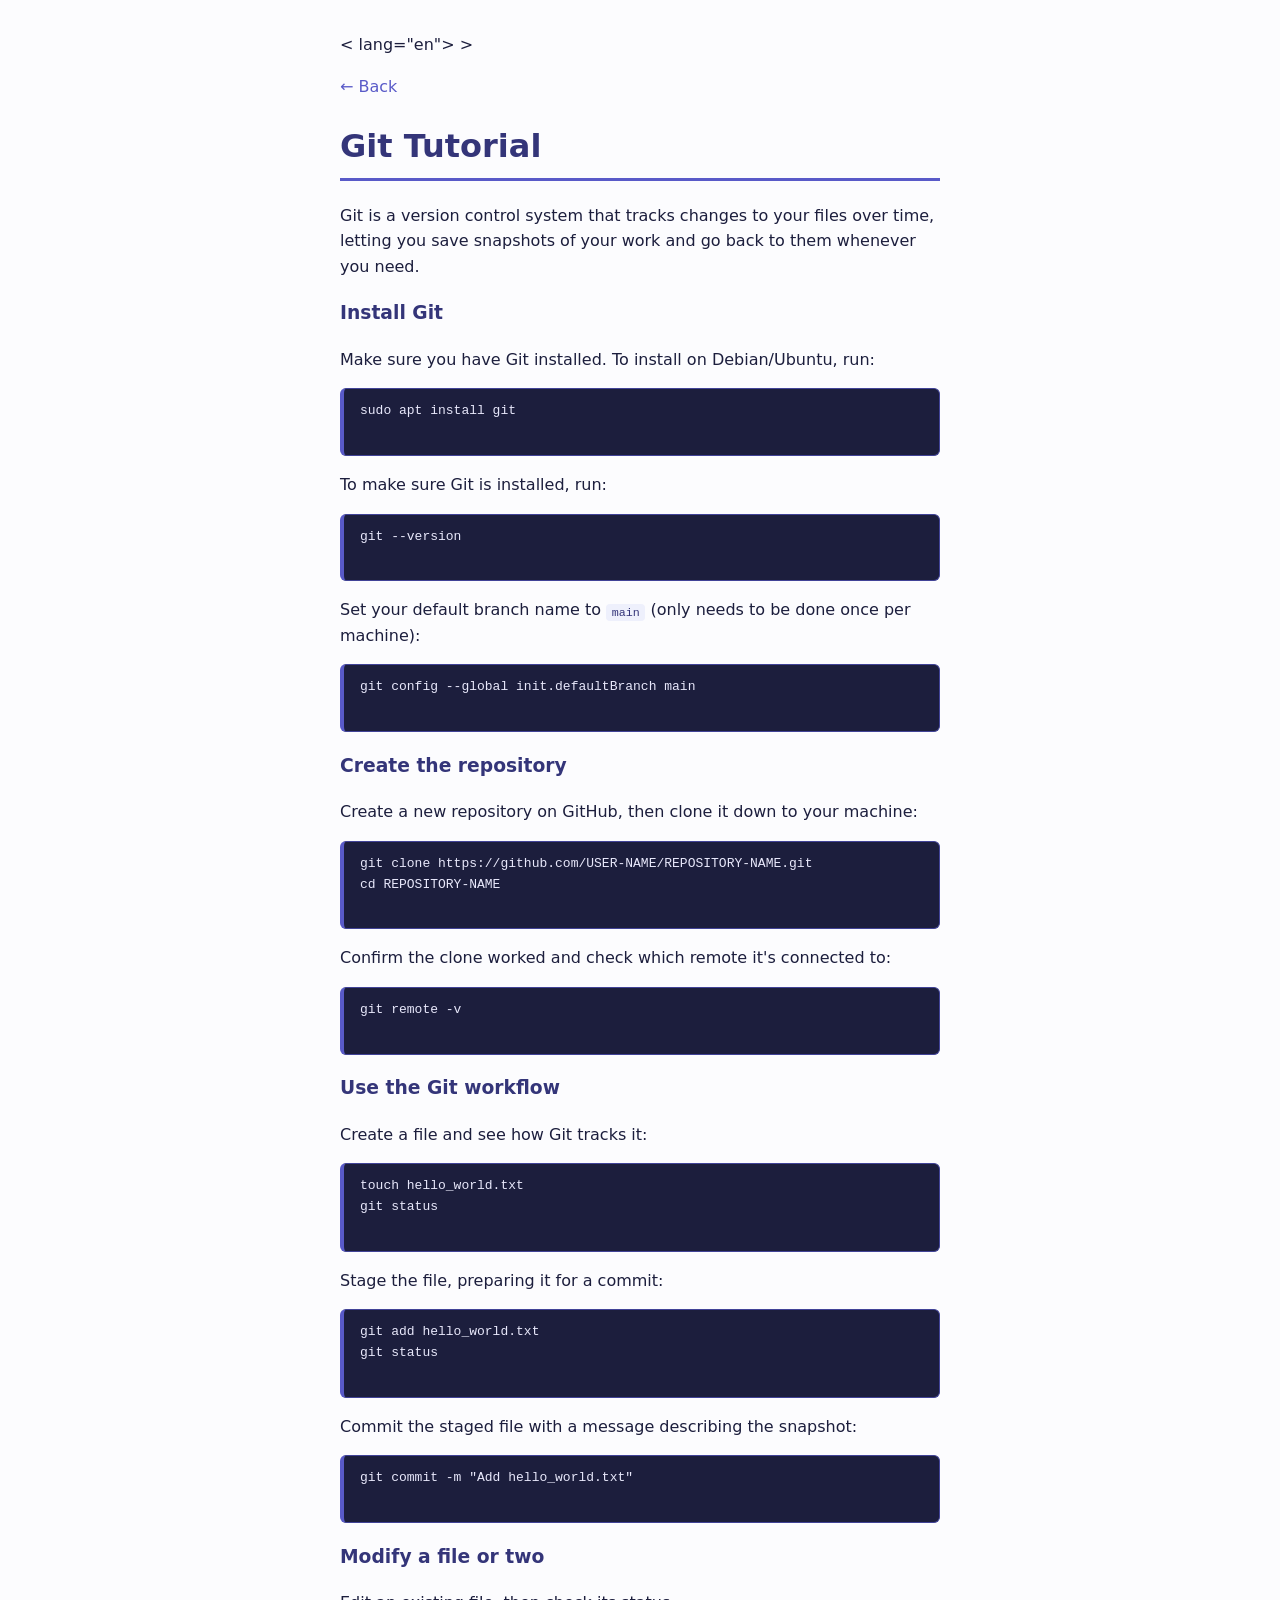
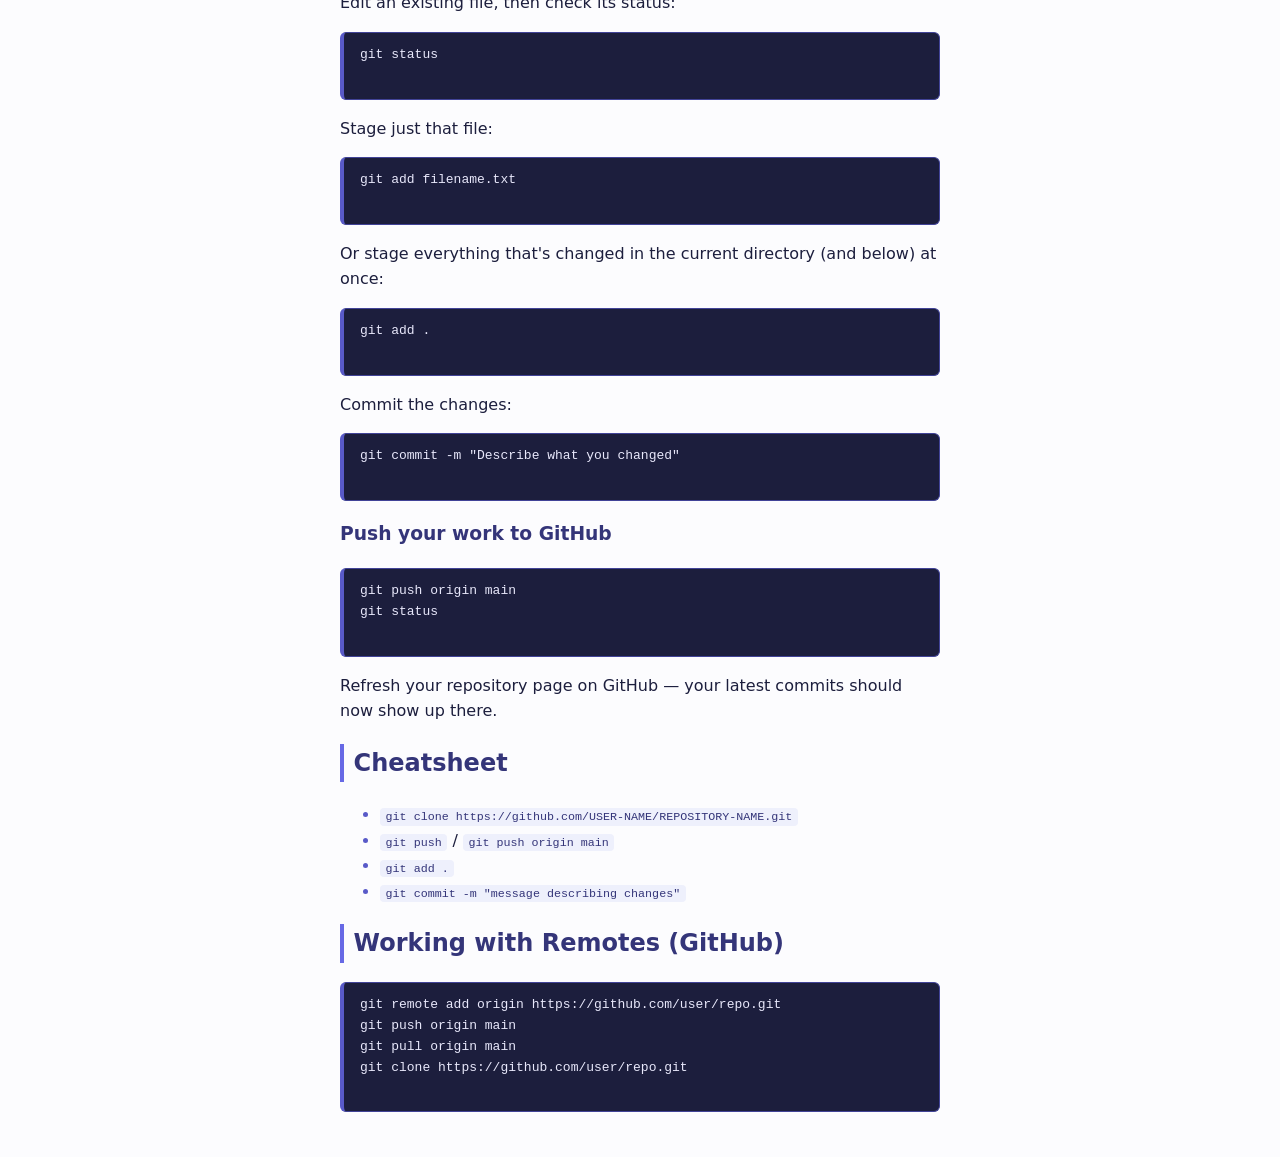
==== html/git.html @ 8a6a610f "init" ====
<!DOCTYPE html>
< lang="en">
<head>
  <meta charset="UTF-8">
  <meta name="viewport" content="width=device-width, initial-scale=1.0">
  <title>Git Tutorial</title>
  <link rel="stylesheet" href="../css/style.css">
</head>
>

  <p><a href="../index.html">&larr; Back</a></p>

  <h1>Git Tutorial</h1>
  <p>Git is a version control system that tracks changes to your files over time, letting you save snapshots of your work and go back to them whenever you need.</p>

  <h3>Install Git</h3>
  <p>Make sure you have Git installed. To install on Debian/Ubuntu, run:</p>

  <pre>
sudo apt install git
  </pre>

  <p>To make sure Git is installed, run:</p>
  <pre>
git --version
  </pre>
  <p>Set your default branch name to <code>main</code> (only needs to be done once per machine):</p>
  <pre>
git config --global init.defaultBranch main
  </pre>

  <h3>Create the repository</h3>
  <p>Create a new repository on GitHub, then clone it down to your machine:</p>
  <pre>
git clone https://github.com/USER-NAME/REPOSITORY-NAME.git
cd REPOSITORY-NAME
  </pre>
  <p>Confirm the clone worked and check which remote it's connected to:</p>
  <pre>
git remote -v
  </pre>

  <h3>Use the Git workflow</h3>
  <p>Create a file and see how Git tracks it:</p>
  <pre>
touch hello_world.txt
git status
  </pre>
  <p>Stage the file, preparing it for a commit:</p>
  <pre>
git add hello_world.txt
git status
  </pre>
  <p>Commit the staged file with a message describing the snapshot:</p>
  <pre>
git commit -m "Add hello_world.txt"
  </pre>

  <h3>Modify a file or two</h3>
  <p>Edit an existing file, then check its status:</p>
  <pre>
git status
  </pre>
  <p>Stage just that file:</p>
  <pre>
git add filename.txt
  </pre>
  <p>Or stage everything that's changed in the current directory (and below) at once:</p>
  <pre>
git add .
  </pre>
  <p>Commit the changes:</p>
  <pre>
git commit -m "Describe what you changed"
  </pre>

  <h3>Push your work to GitHub</h3>
  <pre>
git push origin main
git status
  </pre>
  <p>Refresh your repository page on GitHub — your latest commits should now show up there.</p>

  <h2>Cheatsheet</h2>
  <ul>
    <li><code>git clone https://github.com/USER-NAME/REPOSITORY-NAME.git</code></li>
    <li><code>git push</code> / <code>git push origin main</code></li>
    <li><code>git add .</code></li>
    <li><code>git commit -m "message describing changes"</code></li>
  </ul>

  <h2>Working with Remotes (GitHub)</h2>
  <pre>
git remote add origin https://github.com/user/repo.git
git push origin main
git pull origin main
git clone https://github.com/user/repo.git
  </pre>

</body>
</html>
---- css/style.css ----
:root {
  --primary: #595ac8;
  --primary-dark: #414397;
  --primary-darkest: #343579;
  --primary-light: #6769e5;
  --primary-tint: #eef0fc;
  --ink: #1c1e3d;
}

body {
  max-width: 600px;
  margin: 0 auto;
  padding: 2rem 1.5rem;
  font-family: system-ui, -apple-system, "Segoe UI", sans-serif;
  line-height: 1.6;
  color: var(--ink);
  background: #fcfcfe;
}

h1, h2, h3 {
  color: var(--primary-darkest);
}

h1 {
  border-bottom: 3px solid var(--primary);
  padding-bottom: 0.4rem;
}

h2 {
  border-left: 4px solid var(--primary-light);
  padding-left: 0.6rem;
}

a {
  color: var(--primary);
  text-decoration: none;
}

a:hover {
  color: var(--primary-dark);
  text-decoration: underline;
}

code {
  background: var(--primary-tint);
  color: var(--primary-darkest);
  border-radius: 4px;
  padding: 0.1rem 0.35rem;
  font-size: 0.9em;
}

pre {
  background: var(--ink);
  color: #e8e8fb;
  border: 1px solid var(--primary-dark);
  border-left: 4px solid var(--primary);
  border-radius: 6px;
  padding: 0.75rem 1rem;
  overflow-x: auto;
}

pre code {
  background: none;
  color: inherit;
  padding: 0;
}

li::marker {
  color: var(--primary);
}
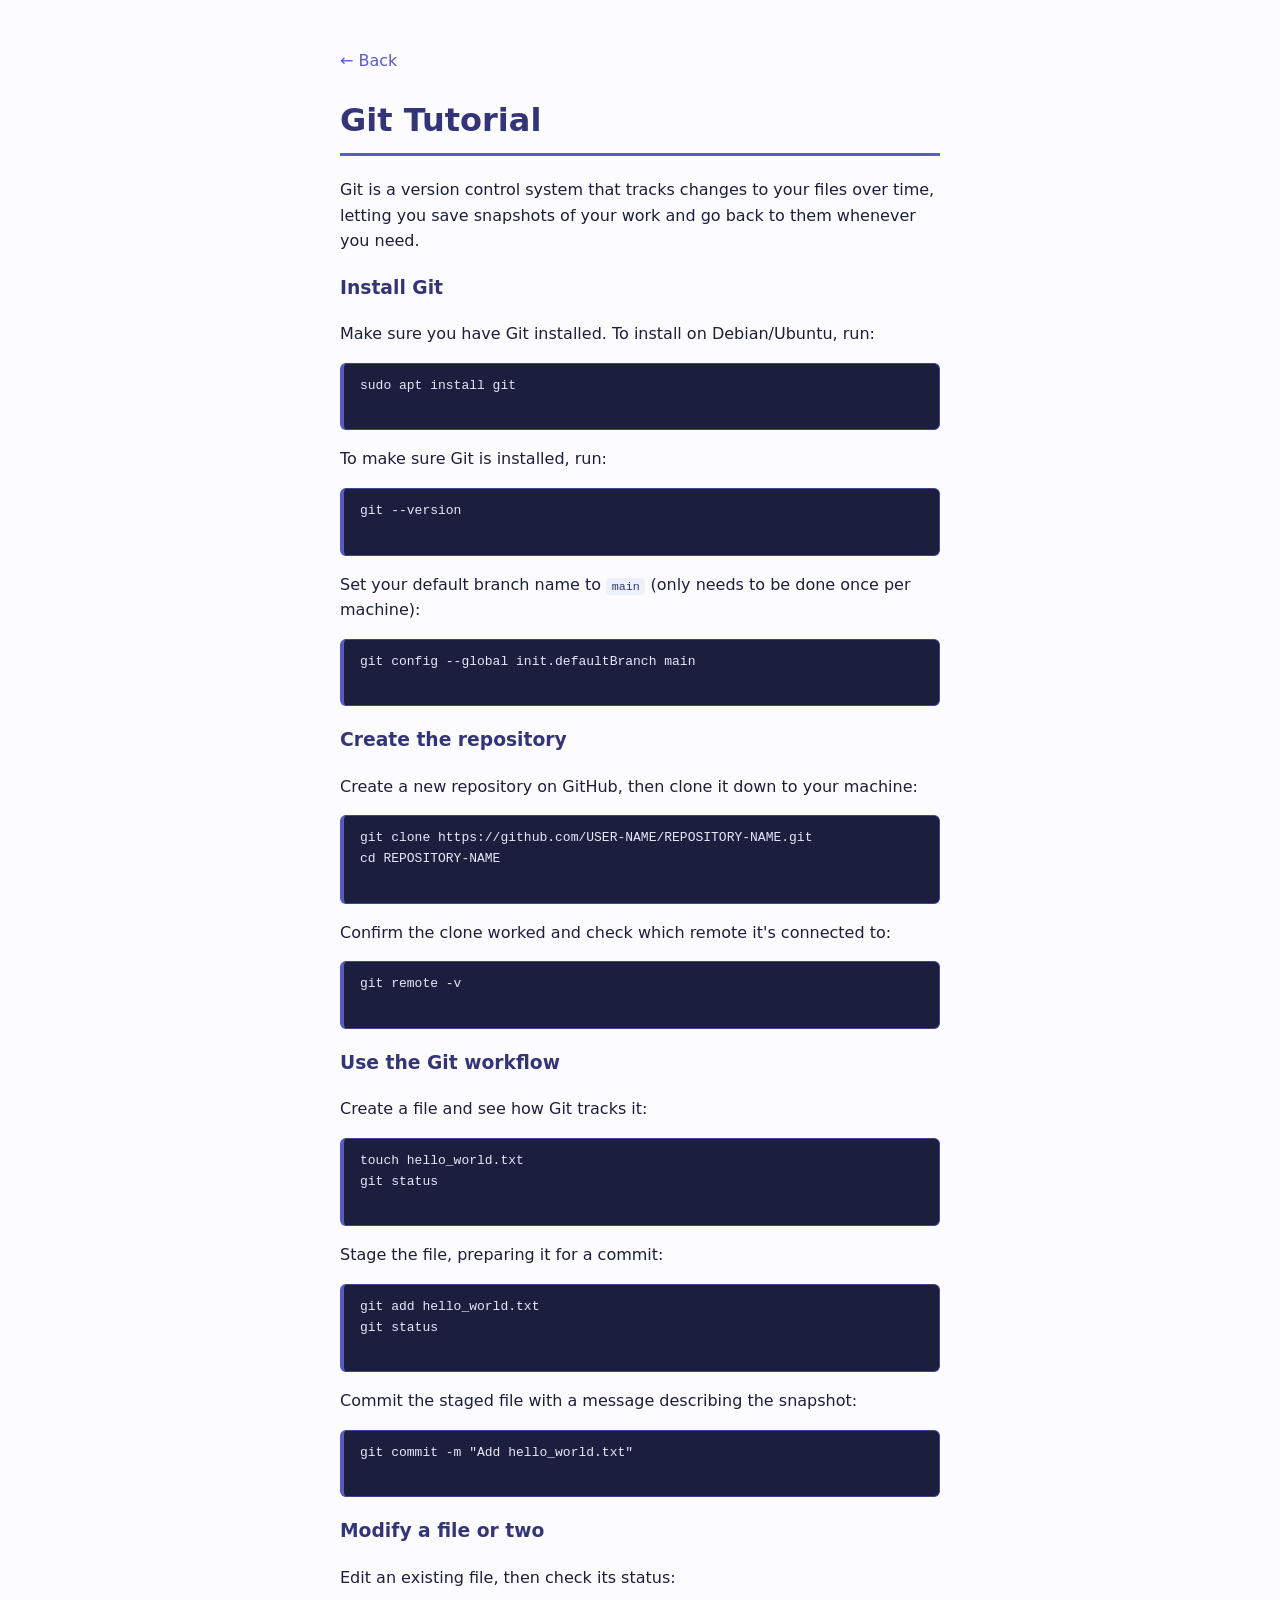
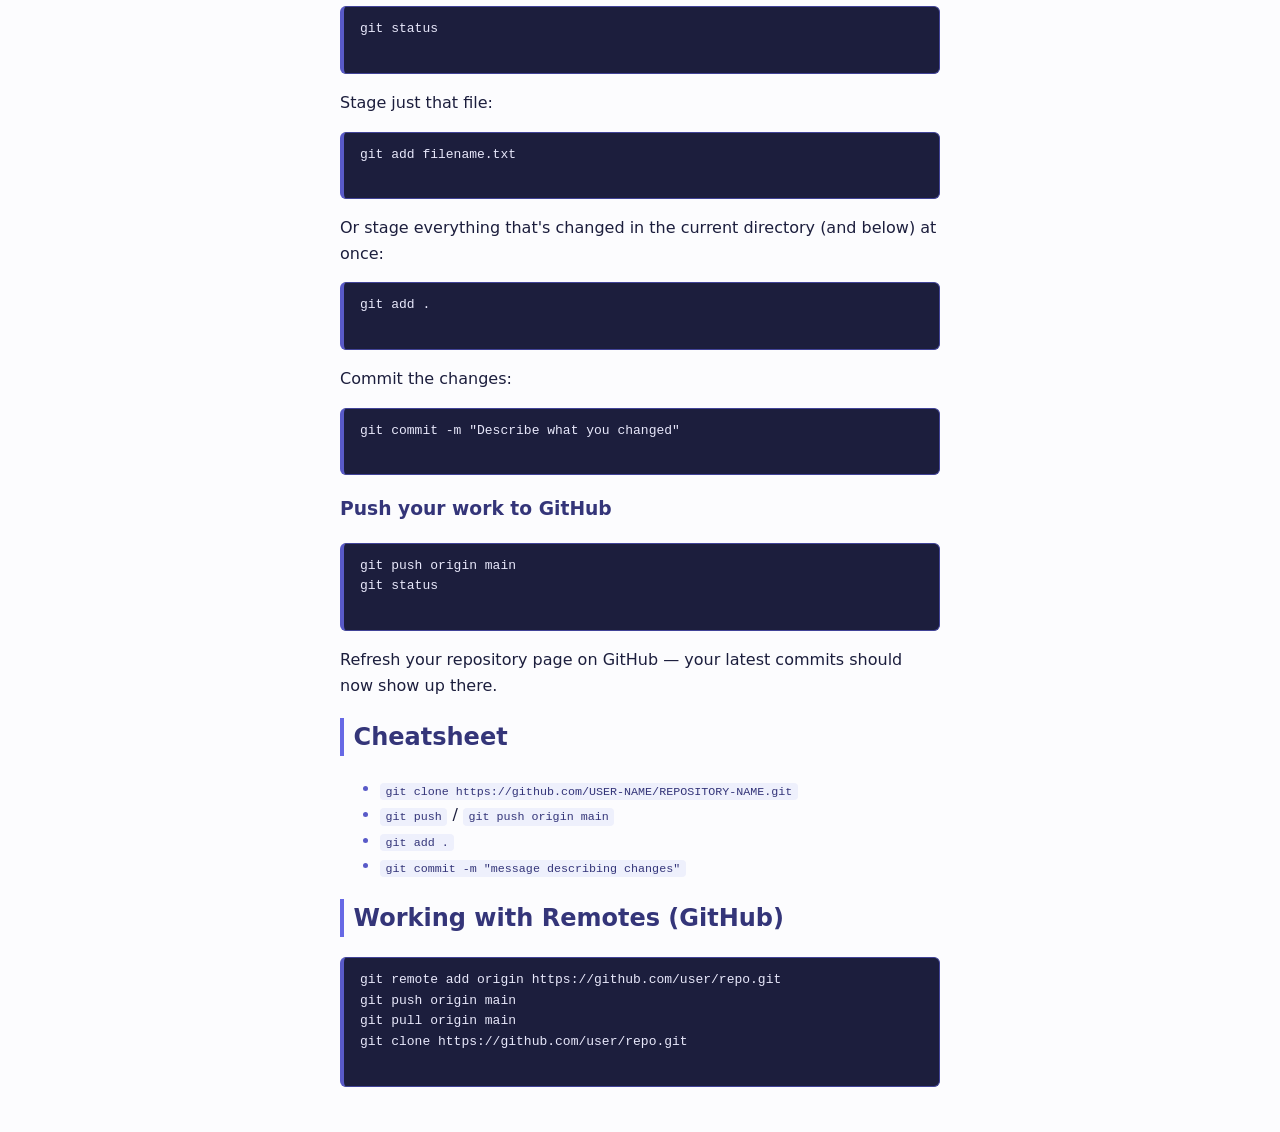
==== commit a3aaaa6b: "update git tutorial section" ====
--- a/html/git.html
+++ b/html/git.html
@@ -1,12 +1,11 @@
 <!DOCTYPE html>
-< lang="en">
 <head>
   <meta charset="UTF-8">
   <meta name="viewport" content="width=device-width, initial-scale=1.0">
   <title>Git Tutorial</title>
   <link rel="stylesheet" href="../css/style.css">
 </head>
->
+
 
   <p><a href="../index.html">&larr; Back</a></p>
 
